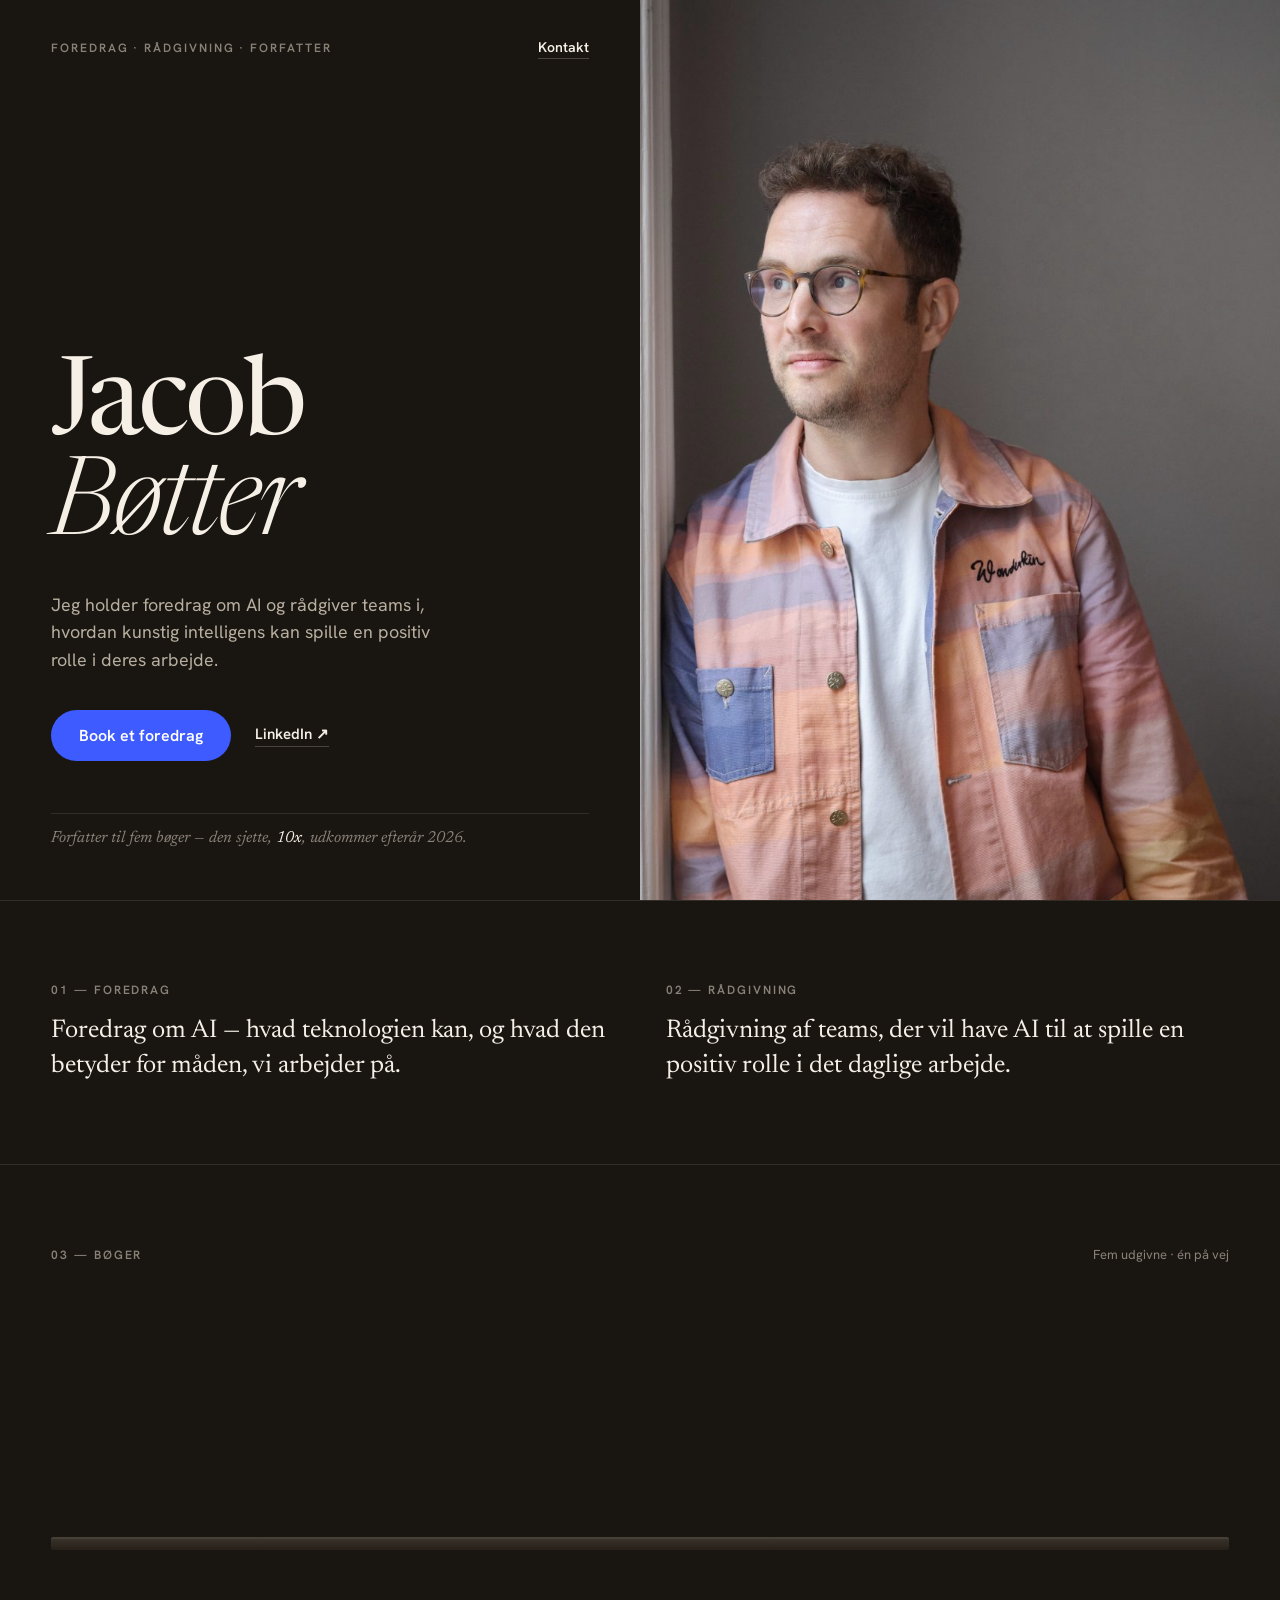
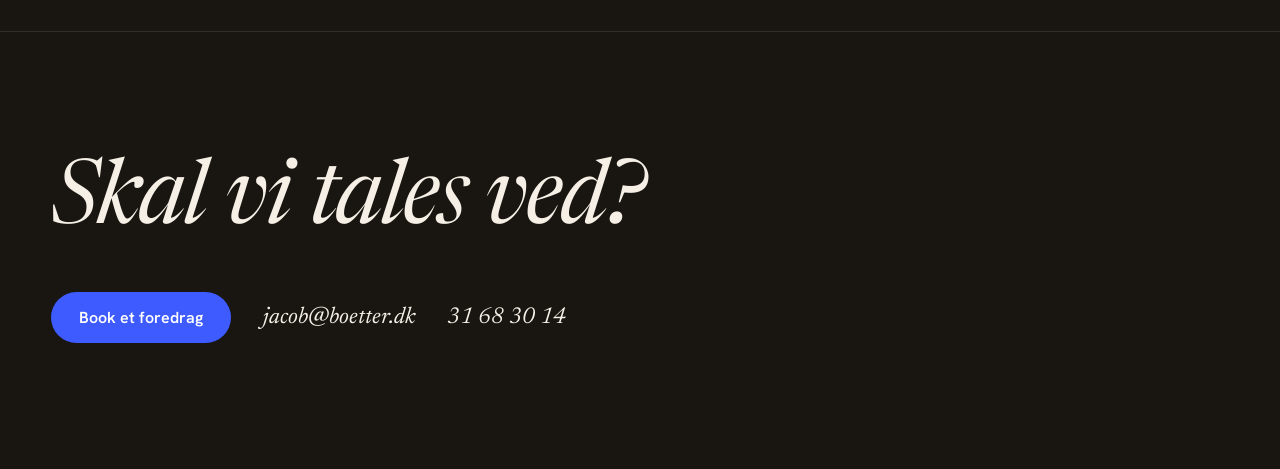
==== index.html @ fb531235 "Byg produktionssite fra designoplægget Statisk one-pager (HTML/CSS, ingen build-proces) der genskabe" ====
<!DOCTYPE html>
<html lang="da">
<head>
<meta charset="utf-8">
<meta name="viewport" content="width=device-width, initial-scale=1">
<title>Jacob Bøtter — foredrag og rådgivning om AI</title>
<meta name="description" content="Jacob Bøtter holder foredrag om AI og rådgiver teams i, hvordan kunstig intelligens kan spille en positiv rolle i deres arbejde. Forfatter til fem bøger — den sjette, 10x, udkommer efterår 2026.">
<link rel="canonical" href="https://boetter.dk/">
<meta name="theme-color" content="#191612">
<link rel="icon" href="favicon.svg" type="image/svg+xml">
<link rel="apple-touch-icon" href="apple-touch-icon.png">
<meta property="og:type" content="website">
<meta property="og:site_name" content="Jacob Bøtter">
<meta property="og:title" content="Jacob Bøtter — foredrag og rådgivning om AI">
<meta property="og:description" content="Foredrag om AI og rådgivning af teams, der vil have kunstig intelligens til at spille en positiv rolle i deres arbejde.">
<meta property="og:url" content="https://boetter.dk/">
<meta property="og:image" content="https://boetter.dk/assets/og-image.jpg">
<meta property="og:image:width" content="1200">
<meta property="og:image:height" content="630">
<meta property="og:locale" content="da_DK">
<meta name="twitter:card" content="summary_large_image">
<link rel="preload" href="assets/fonts/newsreader.woff2" as="font" type="font/woff2" crossorigin>
<link rel="preload" href="assets/fonts/newsreader-italic.woff2" as="font" type="font/woff2" crossorigin>
<link rel="preload" href="assets/fonts/hanken-grotesk.woff2" as="font" type="font/woff2" crossorigin>
<link rel="stylesheet" href="styles.css">
<script type="application/ld+json">
{
  "@context": "https://schema.org",
  "@type": "Person",
  "name": "Jacob Bøtter",
  "url": "https://boetter.dk/",
  "image": "https://boetter.dk/assets/jacob-vindue.jpg",
  "jobTitle": "Foredragsholder og rådgiver om AI",
  "email": "mailto:jacob@boetter.dk",
  "telephone": "+4531683014",
  "sameAs": [
    "https://www.linkedin.com/in/boetter/",
    "https://highperformance.dk/foredragsholdere/jacob-boetter/"
  ]
}
</script>
</head>
<body>
<main>
  <section class="hero" aria-label="Introduktion">
    <div class="hero-content">
      <div class="topbar">
        <span class="eyebrow">Foredrag · Rådgivning · Forfatter</span>
        <a class="link-underline topbar-link" href="#kontakt">Kontakt</a>
      </div>
      <h1 class="hero-title">Jacob<br><em>Bøtter</em></h1>
      <p class="lede">Jeg holder foredrag om AI og rådgiver teams i, hvordan kunstig intelligens kan spille en positiv rolle i deres arbejde.</p>
      <div class="cta-row">
        <a class="btn" href="https://highperformance.dk/foredragsholdere/jacob-boetter/" target="_blank" rel="noopener">Book et foredrag</a>
        <a class="link-underline" href="https://www.linkedin.com/in/boetter/" target="_blank" rel="noopener">LinkedIn <span aria-hidden="true">↗</span></a>
      </div>
      <p class="hero-note">Forfatter til fem bøger — den sjette, <span class="hero-note-highlight">10x</span>, udkommer efterår 2026.</p>
    </div>
    <img class="hero-photo" src="assets/jacob-vindue.jpg" alt="Jacob Bøtter ved et vindue" width="1600" height="1200" fetchpriority="high">
  </section>

  <section class="section" aria-label="Foredrag og rådgivning">
    <div class="container services">
      <div class="service">
        <div class="eyebrow">01 — Foredrag</div>
        <p class="statement">Foredrag om AI — hvad teknologien kan, og hvad den betyder for måden, vi arbejder på.</p>
      </div>
      <div class="service">
        <div class="eyebrow">02 — Rådgivning</div>
        <p class="statement">Rådgivning af teams, der vil have AI til at spille en positiv rolle i det daglige arbejde.</p>
      </div>
    </div>
  </section>

  <section class="section" aria-label="Bøger">
    <div class="container">
      <div class="section-head">
        <div class="eyebrow">03 — Bøger</div>
        <div class="section-note">Fem udgivne · én på vej</div>
      </div>
      <div class="bookcase">
        <div class="book-row">
          <div class="book" style="--tilt: -10deg">
            <div class="book-floor-shadow" aria-hidden="true"></div>
            <div class="book-pages" aria-hidden="true"></div>
            <img src="assets/bog-nq.jpg" alt="Bogomslag: NQ" width="513" height="600" loading="lazy" decoding="async">
          </div>
          <div class="book" style="--tilt: 7deg">
            <div class="book-floor-shadow" aria-hidden="true"></div>
            <div class="book-pages" aria-hidden="true"></div>
            <img src="assets/bog-unboss.jpg" alt="Bogomslag: Unboss" width="416" height="600" loading="lazy" decoding="async">
          </div>
          <div class="book book--leaning">
            <div class="book-floor-shadow" aria-hidden="true"></div>
            <div class="book-pages" aria-hidden="true"></div>
            <img src="assets/bog-fuckitshipit.jpg" alt="Bogomslag: Fuck It, Ship It" width="398" height="600" loading="lazy" decoding="async">
          </div>
          <div class="book" style="--tilt: -6deg">
            <div class="book-floor-shadow" aria-hidden="true"></div>
            <div class="book-pages" aria-hidden="true"></div>
            <img src="assets/bog-udefra.jpg" alt="Bogomslag: Udefra" width="367" height="600" loading="lazy" decoding="async">
          </div>
          <div class="book" style="--tilt: 9deg">
            <div class="book-floor-shadow" aria-hidden="true"></div>
            <div class="book-pages" aria-hidden="true"></div>
            <img src="assets/bog-nocode.jpg" alt="Bogomslag: No-Code" width="423" height="600" loading="lazy" decoding="async">
          </div>
          <div class="book" style="--tilt: -8deg">
            <div class="book-floor-shadow" aria-hidden="true"></div>
            <div class="cover-upcoming">
              <div class="cover-upcoming-title">10x</div>
              <div class="cover-upcoming-tag">Kommende · Efterår 2026</div>
            </div>
          </div>
        </div>
        <div class="shelf" aria-hidden="true"></div>
      </div>
    </div>
  </section>
</main>

<footer id="kontakt" class="section">
  <div class="container contact">
    <h2 class="contact-title">Skal vi tales ved?</h2>
    <div class="contact-row">
      <a class="btn" href="https://highperformance.dk/foredragsholdere/jacob-boetter/" target="_blank" rel="noopener">Book et foredrag</a>
      <a class="contact-link" href="mailto:jacob@boetter.dk?subject=Foredrag%20om%20AI">jacob@boetter.dk</a>
      <a class="contact-link" href="tel:+4531683014">31 68 30 14</a>
    </div>
  </div>
</footer>
</body>
</html>
---- styles.css ----
/* Jacob Bøtter — boetter.dk
   Mørk, redaktionel one-pager. Design: "Landingpage 1a Mørk". */

@font-face {
  font-family: 'Newsreader';
  font-style: normal;
  font-weight: 300 600;
  font-display: swap;
  src: url('assets/fonts/newsreader.woff2') format('woff2');
  unicode-range: U+0000-00FF, U+0131, U+0152-0153, U+02BB-02BC, U+02C6, U+02DA, U+02DC, U+0304, U+0308, U+0329, U+2000-206F, U+20AC, U+2122, U+2191, U+2193, U+2212, U+2215, U+FEFF, U+FFFD;
}
@font-face {
  font-family: 'Newsreader';
  font-style: italic;
  font-weight: 300 600;
  font-display: swap;
  src: url('assets/fonts/newsreader-italic.woff2') format('woff2');
  unicode-range: U+0000-00FF, U+0131, U+0152-0153, U+02BB-02BC, U+02C6, U+02DA, U+02DC, U+0304, U+0308, U+0329, U+2000-206F, U+20AC, U+2122, U+2191, U+2193, U+2212, U+2215, U+FEFF, U+FFFD;
}
@font-face {
  font-family: 'Hanken Grotesk';
  font-style: normal;
  font-weight: 400 600;
  font-display: swap;
  src: url('assets/fonts/hanken-grotesk.woff2') format('woff2');
  unicode-range: U+0000-00FF, U+0131, U+0152-0153, U+02BB-02BC, U+02C6, U+02DA, U+02DC, U+0304, U+0308, U+0329, U+2000-206F, U+20AC, U+2122, U+2191, U+2193, U+2212, U+2215, U+FEFF, U+FFFD;
}

html { scroll-behavior: smooth; }

html, body {
  margin: 0;
  padding: 0;
  background: #191612;
  color: #F5EFE6;
}

body {
  font-family: 'Hanken Grotesk', sans-serif;
  -webkit-font-smoothing: antialiased;
  overflow-x: hidden;
}

a { color: #F5EFE6; text-decoration: none; }
a:hover { color: #F9C99B; }

:focus-visible {
  outline: 2px solid #3D5BFF;
  outline-offset: 3px;
  border-radius: 2px;
}

::selection { background: #3D5BFF; color: #FFFFFF; }

/* ---------- Genbrug ---------- */

.container {
  max-width: 1360px;
  margin: 0 auto;
  padding: clamp(48px, 9vh, 96px) clamp(24px, 4vw, 64px);
}

.section { border-top: 1px solid #322D26; }

.eyebrow {
  font-size: 12px;
  letter-spacing: 0.16em;
  text-transform: uppercase;
  color: #8A8177;
  font-weight: 600;
}

.link-underline {
  font-weight: 600;
  border-bottom: 1px solid #4A443B;
  padding-bottom: 2px;
}

.btn {
  background: #3D5BFF;
  color: #FFFFFF;
  padding: 15px 28px;
  border-radius: 999px;
  font-size: 16px;
  font-weight: 600;
  display: inline-block;
  transition: transform 0.3s ease;
}
.btn:hover {
  transform: translateY(-2px);
  color: #FFFFFF;
}

/* ---------- Hero ---------- */

.hero {
  display: grid;
  grid-template-columns: repeat(auto-fit, minmax(min(480px, 100%), 1fr));
  min-height: 100vh;
}

.hero-content {
  display: flex;
  flex-direction: column;
  padding: clamp(24px, 3vw, 44px) clamp(24px, 4vw, 64px) clamp(40px, 6vh, 64px);
}

.topbar {
  display: flex;
  justify-content: space-between;
  align-items: baseline;
  gap: 24px;
}

.topbar-link { font-size: 14px; }

.hero-title {
  margin: auto 0 0;
  font-family: 'Newsreader', serif;
  font-weight: 400;
  font-size: clamp(64px, 8.5vw, 132px);
  line-height: 0.92;
  letter-spacing: -0.03em;
}
.hero-title em {
  font-style: italic;
  font-weight: 300;
}

.lede {
  margin: clamp(24px, 3.5vh, 32px) 0 0;
  font-size: clamp(17px, 1.4vw, 20px);
  line-height: 1.55;
  color: #B8AE9F;
  max-width: 40ch;
  text-wrap: pretty;
}

.cta-row {
  margin-top: clamp(28px, 4vh, 36px);
  display: flex;
  flex-wrap: wrap;
  align-items: center;
  gap: 24px;
}
.cta-row .link-underline { font-size: 15px; }

.hero-note {
  margin: clamp(36px, 6vh, 52px) 0 0;
  border-top: 1px solid #322D26;
  padding-top: 16px;
  font-family: 'Newsreader', serif;
  font-style: italic;
  font-size: 16px;
  color: #8A8177;
}
.hero-note-highlight { color: #F5EFE6; }

.hero-photo {
  width: 100%;
  height: 100%;
  min-height: 420px;
  object-fit: cover;
  object-position: 62% 20%;
  filter: saturate(0.85);
}

/* ---------- Foredrag & Rådgivning ---------- */

.services {
  display: grid;
  grid-template-columns: repeat(auto-fit, minmax(min(320px, 100%), 1fr));
  gap: clamp(32px, 4vw, 64px);
  align-items: start;
}

.service {
  display: flex;
  flex-direction: column;
  gap: 16px;
}

.statement {
  margin: 0;
  font-family: 'Newsreader', serif;
  font-size: clamp(22px, 2vw, 28px);
  line-height: 1.35;
  color: #F5EFE6;
  text-wrap: pretty;
}

/* ---------- Bøger ---------- */

.section-head {
  display: flex;
  flex-wrap: wrap;
  justify-content: space-between;
  align-items: baseline;
  gap: 12px;
}

.section-note { font-size: 13px; color: #8A8177; }

.bookcase {
  margin-top: clamp(40px, 6vh, 64px);
  perspective: 1400px;
}

.book-row {
  display: flex;
  flex-wrap: wrap;
  align-items: flex-end;
  justify-content: center;
  gap: clamp(12px, 1.8vw, 24px);
  padding: 0 clamp(8px, 2vw, 24px) 2px;
}

.book {
  position: relative;
  transform: rotateY(var(--tilt, 0deg));
  transform-style: preserve-3d;
  transition: transform 0.4s ease;
}
.book:hover { transform: rotateY(0deg) translateY(-12px); }

.book img {
  display: block;
  height: clamp(150px, 17vw, 230px);
  width: auto;
  border-radius: 1px 3px 3px 1px;
  box-shadow: -16px 20px 36px -16px rgba(0, 0, 0, 0.75);
}

.book-pages {
  position: absolute;
  top: 1.5%;
  bottom: 1%;
  right: -6px;
  width: 6px;
  background: linear-gradient(90deg, #EFE9DC 0%, #CFC6B4 55%, #9B917E 100%);
}

.book-floor-shadow {
  position: absolute;
  left: 8%;
  right: -3%;
  bottom: -9px;
  height: 14px;
  background: radial-gradient(ellipse at 50% 50%, rgba(0, 0, 0, 0.6) 0%, rgba(0, 0, 0, 0) 70%);
}

.book--leaning {
  transform: rotate(-8deg) rotateY(5deg);
  transform-origin: 100% 100%;
  margin-left: clamp(6px, 1vw, 14px);
  margin-right: clamp(-6px, -0.5vw, -2px);
}
.book--leaning:hover { transform: rotate(-8deg) rotateY(0deg) translateY(-10px); }

.cover-upcoming {
  height: clamp(150px, 17vw, 230px);
  aspect-ratio: 23 / 30;
  box-sizing: border-box;
  background: linear-gradient(155deg, #4A66FF 0%, #2E45C9 100%);
  border-radius: 1px 3px 3px 1px;
  display: flex;
  flex-direction: column;
  align-items: center;
  justify-content: center;
  gap: 12px;
  padding: 12px;
  box-shadow: -16px 20px 36px -16px rgba(0, 0, 0, 0.75);
}

.cover-upcoming-title {
  font-family: 'Newsreader', serif;
  font-style: italic;
  font-weight: 400;
  font-size: clamp(38px, 4.5vw, 54px);
  line-height: 1;
  color: #FFFFFF;
}

.cover-upcoming-tag {
  font-size: 10.5px;
  letter-spacing: 0.12em;
  text-transform: uppercase;
  color: rgba(255, 255, 255, 0.78);
  font-weight: 600;
  text-align: center;
}

.shelf {
  height: 13px;
  background: linear-gradient(180deg, #3B352C 0%, #262019 100%);
  border-radius: 2px;
  box-shadow: 0 24px 38px -14px rgba(0, 0, 0, 0.8), 0 2px 0 rgba(245, 239, 230, 0.06) inset;
}

/* ---------- Kontakt ---------- */

.contact { padding-top: clamp(72px, 14vh, 150px); padding-bottom: clamp(72px, 14vh, 150px); }

.contact-title {
  margin: 0 0 clamp(28px, 5vh, 48px);
  font-family: 'Newsreader', serif;
  font-weight: 400;
  font-style: italic;
  font-size: clamp(44px, 7vw, 104px);
  line-height: 1;
  letter-spacing: -0.02em;
}

.contact-row {
  display: flex;
  flex-wrap: wrap;
  align-items: center;
  gap: clamp(18px, 2.5vw, 36px);
}

.contact-link {
  font-family: 'Newsreader', serif;
  font-style: italic;
  font-size: clamp(20px, 1.8vw, 26px);
}

/* ---------- Reduceret bevægelse ---------- */

@media (prefers-reduced-motion: reduce) {
  html { scroll-behavior: auto; }
  .btn, .book { transition: none; }
  .btn:hover { transform: none; }
  .book:hover { transform: rotateY(var(--tilt, 0deg)); }
  .book--leaning:hover { transform: rotate(-8deg) rotateY(5deg); }
}
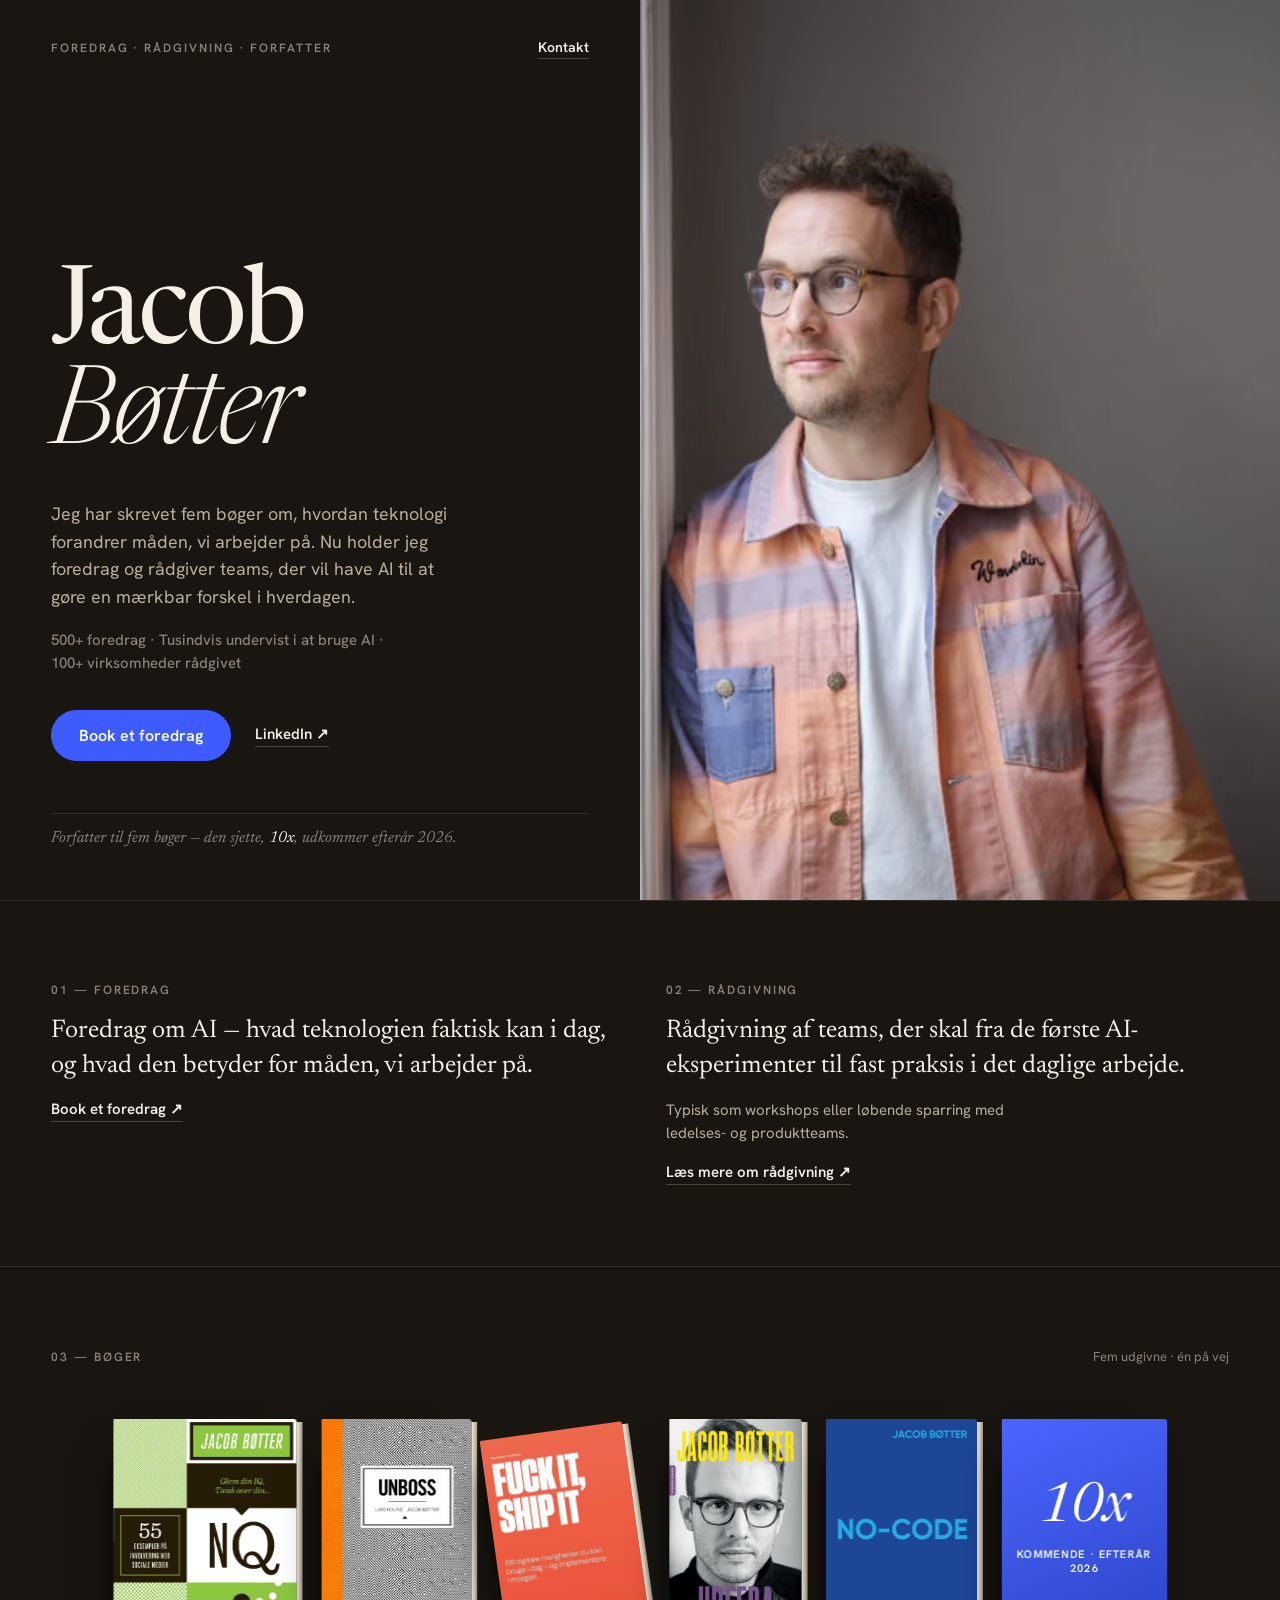
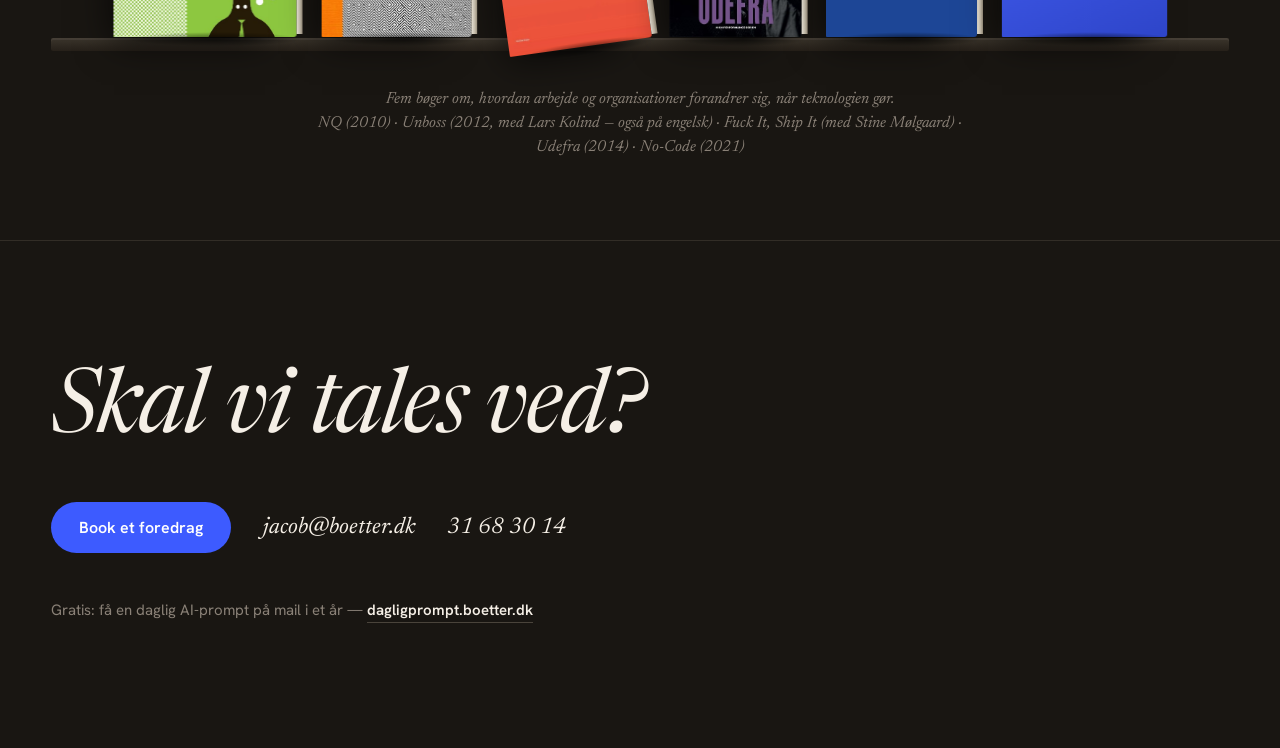
==== commit b5ff78d7: "Gennemfør 13 tiltag fra bureauanalysen Budskab og konvertering: - Ny manchet med belæg og outcome; d" ====
--- a/index.html
+++ b/index.html
@@ -4,7 +4,7 @@
 <meta charset="utf-8">
 <meta name="viewport" content="width=device-width, initial-scale=1">
 <title>Jacob Bøtter — foredrag og rådgivning om AI</title>
-<meta name="description" content="Jacob Bøtter holder foredrag om AI og rådgiver teams i, hvordan kunstig intelligens kan spille en positiv rolle i deres arbejde. Forfatter til fem bøger — den sjette, 10x, udkommer efterår 2026.">
+<meta name="description" content="Jacob Bøtter holder foredrag om AI og rådgiver teams, der vil have kunstig intelligens til at gøre en mærkbar forskel i hverdagen. Forfatter til fem bøger — den sjette, 10x, udkommer efterår 2026.">
 <link rel="canonical" href="https://boetter.dk/">
 <meta name="theme-color" content="#191612">
 <link rel="icon" href="favicon.svg" type="image/svg+xml">
@@ -12,30 +12,107 @@
 <meta property="og:type" content="website">
 <meta property="og:site_name" content="Jacob Bøtter">
 <meta property="og:title" content="Jacob Bøtter — foredrag og rådgivning om AI">
-<meta property="og:description" content="Foredrag om AI og rådgivning af teams, der vil have kunstig intelligens til at spille en positiv rolle i deres arbejde.">
+<meta property="og:description" content="Over 500 foredrag om AI og rådgivning af teams, der vil have kunstig intelligens ind i det daglige arbejde. Forfatter til fem bøger.">
 <meta property="og:url" content="https://boetter.dk/">
 <meta property="og:image" content="https://boetter.dk/assets/og-image.jpg">
 <meta property="og:image:width" content="1200">
 <meta property="og:image:height" content="630">
 <meta property="og:locale" content="da_DK">
 <meta name="twitter:card" content="summary_large_image">
-<link rel="preload" href="assets/fonts/newsreader.woff2" as="font" type="font/woff2" crossorigin>
+<link rel="preload" href="assets/fonts/newsreader-display.woff2" as="font" type="font/woff2" crossorigin>
+<link rel="preload" href="assets/fonts/newsreader-display-italic.woff2" as="font" type="font/woff2" crossorigin>
 <link rel="preload" href="assets/fonts/newsreader-italic.woff2" as="font" type="font/woff2" crossorigin>
 <link rel="preload" href="assets/fonts/hanken-grotesk.woff2" as="font" type="font/woff2" crossorigin>
 <link rel="stylesheet" href="styles.css">
 <script type="application/ld+json">
 {
   "@context": "https://schema.org",
-  "@type": "Person",
-  "name": "Jacob Bøtter",
-  "url": "https://boetter.dk/",
-  "image": "https://boetter.dk/assets/jacob-vindue.jpg",
-  "jobTitle": "Foredragsholder og rådgiver om AI",
-  "email": "mailto:jacob@boetter.dk",
-  "telephone": "+4531683014",
-  "sameAs": [
-    "https://www.linkedin.com/in/boetter/",
-    "https://highperformance.dk/foredragsholdere/jacob-boetter/"
+  "@graph": [
+    {
+      "@type": "Person",
+      "@id": "https://boetter.dk/#person",
+      "name": "Jacob Bøtter",
+      "url": "https://boetter.dk/",
+      "image": "https://boetter.dk/assets/jacob-vindue.jpg",
+      "jobTitle": "Foredragsholder og rådgiver om AI",
+      "email": "mailto:jacob@boetter.dk",
+      "telephone": "+4531683014",
+      "knowsAbout": [
+        "Kunstig intelligens",
+        "AI i arbejdslivet",
+        "Ledelse",
+        "Organisationsudvikling"
+      ],
+      "sameAs": [
+        "https://www.linkedin.com/in/boetter/",
+        "https://highperformance.dk/foredragsholdere/jacob-boetter/"
+      ]
+    },
+    {
+      "@type": "Service",
+      "@id": "https://boetter.dk/#foredrag",
+      "serviceType": "Foredrag om AI",
+      "name": "Foredrag om AI",
+      "provider": { "@id": "https://boetter.dk/#person" },
+      "areaServed": "DK",
+      "availableLanguage": ["da"],
+      "url": "https://boetter.dk/"
+    },
+    {
+      "@type": "Service",
+      "@id": "https://boetter.dk/#raadgivning",
+      "serviceType": "AI-rådgivning til teams",
+      "name": "AI-rådgivning til teams",
+      "provider": { "@id": "https://boetter.dk/#person" },
+      "areaServed": "DK",
+      "availableLanguage": ["da"],
+      "url": "https://boetter.dk/"
+    },
+    {
+      "@type": "Book",
+      "name": "NQ",
+      "author": { "@id": "https://boetter.dk/#person" },
+      "inLanguage": "da",
+      "datePublished": "2010",
+      "image": "https://boetter.dk/assets/bog-nq.jpg"
+    },
+    {
+      "@type": "Book",
+      "name": "Unboss",
+      "author": { "@id": "https://boetter.dk/#person" },
+      "inLanguage": "da",
+      "datePublished": "2012",
+      "isbn": "9788740007053",
+      "url": "https://unboss.com/",
+      "image": "https://boetter.dk/assets/bog-unboss.jpg"
+    },
+    {
+      "@type": "Book",
+      "name": "Fuck It, Ship It",
+      "author": { "@id": "https://boetter.dk/#person" },
+      "inLanguage": "da",
+      "isbn": "9788797083413",
+      "image": "https://boetter.dk/assets/bog-fuckitshipit.jpg"
+    },
+    {
+      "@type": "Book",
+      "name": "Udefra",
+      "author": { "@id": "https://boetter.dk/#person" },
+      "inLanguage": "da",
+      "datePublished": "2014",
+      "url": "http://udefrabog.dk/",
+      "image": "https://boetter.dk/assets/bog-udefra.jpg"
+    },
+    {
+      "@type": "Book",
+      "name": "No-Code",
+      "author": { "@id": "https://boetter.dk/#person" },
+      "inLanguage": "da",
+      "datePublished": "2021",
+      "isbn": "9788797083499",
+      "url": "https://nocodehandbook.com/",
+      "image": "https://boetter.dk/assets/bog-nocode.jpg"
+    }
   ]
 }
 </script>
@@ -49,25 +126,33 @@
         <a class="link-underline topbar-link" href="#kontakt">Kontakt</a>
       </div>
       <h1 class="hero-title">Jacob<br><em>Bøtter</em></h1>
-      <p class="lede">Jeg holder foredrag om AI og rådgiver teams i, hvordan kunstig intelligens kan spille en positiv rolle i deres arbejde.</p>
+      <p class="lede">Jeg har skrevet fem bøger om, hvordan teknologi forandrer måden, vi arbejder på. Nu holder jeg foredrag og rådgiver teams, der vil have AI til at gøre en mærkbar forskel i hverdagen.</p>
+      <p class="hero-merit">500+&nbsp;foredrag · Tusindvis undervist i at bruge AI · 100+&nbsp;virksomheder rådgivet</p>
       <div class="cta-row">
-        <a class="btn" href="https://highperformance.dk/foredragsholdere/jacob-boetter/" target="_blank" rel="noopener">Book et foredrag</a>
-        <a class="link-underline" href="https://www.linkedin.com/in/boetter/" target="_blank" rel="noopener">LinkedIn <span aria-hidden="true">↗</span></a>
+        <a class="btn" href="https://highperformance.dk/foredragsholdere/jacob-boetter/" target="_blank" rel="noopener">Book et foredrag<span class="visually-hidden"> (åbner i nyt faneblad)</span></a>
+        <a class="link-underline" href="https://www.linkedin.com/in/boetter/" target="_blank" rel="noopener">LinkedIn <span aria-hidden="true">↗</span><span class="visually-hidden"> (åbner i nyt faneblad)</span></a>
       </div>
       <p class="hero-note">Forfatter til fem bøger — den sjette, <span class="hero-note-highlight">10x</span>, udkommer efterår 2026.</p>
     </div>
-    <img class="hero-photo" src="assets/jacob-vindue.jpg" alt="Jacob Bøtter ved et vindue" width="1600" height="1200" fetchpriority="high">
+    <picture class="hero-photo">
+      <source type="image/avif" srcset="assets/jacob-vindue-800.avif 800w, assets/jacob-vindue-1200.avif 1200w, assets/jacob-vindue-1600.avif 1600w" sizes="(min-width: 960px) 50vw, 100vw">
+      <source type="image/webp" srcset="assets/jacob-vindue-800.webp 800w, assets/jacob-vindue-1200.webp 1200w, assets/jacob-vindue-1600.webp 1600w" sizes="(min-width: 960px) 50vw, 100vw">
+      <img src="assets/jacob-vindue.jpg" alt="Jacob Bøtter ved et vindue" width="1600" height="1200" fetchpriority="high">
+    </picture>
   </section>
 
   <section class="section" aria-label="Foredrag og rådgivning">
     <div class="container services">
       <div class="service">
-        <div class="eyebrow">01 — Foredrag</div>
-        <p class="statement">Foredrag om AI — hvad teknologien kan, og hvad den betyder for måden, vi arbejder på.</p>
+        <p class="eyebrow">01 — Foredrag</p>
+        <h2 class="statement">Foredrag om AI — hvad teknologien faktisk kan i dag, og hvad den betyder for måden, vi arbejder på.</h2>
+        <a class="link-underline" href="https://highperformance.dk/foredragsholdere/jacob-boetter/" target="_blank" rel="noopener">Book et foredrag <span aria-hidden="true">↗</span><span class="visually-hidden"> (åbner i nyt faneblad)</span></a>
       </div>
       <div class="service">
-        <div class="eyebrow">02 — Rådgivning</div>
-        <p class="statement">Rådgivning af teams, der vil have AI til at spille en positiv rolle i det daglige arbejde.</p>
+        <p class="eyebrow">02 — Rådgivning</p>
+        <h2 class="statement">Rådgivning af teams, der skal fra de første AI-eksperimenter til fast praksis i det daglige arbejde.</h2>
+        <p class="service-detail">Typisk som workshops eller løbende sparring med ledelses- og produktteams.</p>
+        <a class="link-underline" href="https://heutedenkenmorgenfertig.com/" target="_blank" rel="noopener">Læs mere om rådgivning <span aria-hidden="true">↗</span><span class="visually-hidden"> (åbner i nyt faneblad)</span></a>
       </div>
     </div>
   </section>
@@ -75,36 +160,56 @@
   <section class="section" aria-label="Bøger">
     <div class="container">
       <div class="section-head">
-        <div class="eyebrow">03 — Bøger</div>
-        <div class="section-note">Fem udgivne · én på vej</div>
+        <h2 class="eyebrow">03 — Bøger</h2>
+        <p class="section-note">Fem udgivne · én på vej</p>
       </div>
       <div class="bookcase">
         <div class="book-row">
           <div class="book" style="--tilt: -10deg">
             <div class="book-floor-shadow" aria-hidden="true"></div>
             <div class="book-pages" aria-hidden="true"></div>
-            <img src="assets/bog-nq.jpg" alt="Bogomslag: NQ" width="513" height="600" loading="lazy" decoding="async">
+            <picture>
+              <source type="image/avif" srcset="assets/bog-nq.avif">
+              <source type="image/webp" srcset="assets/bog-nq.webp">
+              <img src="assets/bog-nq.jpg" alt="Bogomslag: NQ" width="513" height="600" loading="lazy" decoding="async">
+            </picture>
           </div>
-          <div class="book" style="--tilt: 7deg">
-            <div class="book-floor-shadow" aria-hidden="true"></div>
-            <div class="book-pages" aria-hidden="true"></div>
-            <img src="assets/bog-unboss.jpg" alt="Bogomslag: Unboss" width="416" height="600" loading="lazy" decoding="async">
+          <a class="book" style="--tilt: 7deg" href="https://unboss.com/" target="_blank" rel="noopener" aria-label="Unboss — læs mere om bogen (åbner i nyt faneblad)">
+            <div class="book-floor-shadow" aria-hidden="true"></div>
+            <div class="book-pages" aria-hidden="true"></div>
+            <picture>
+              <source type="image/avif" srcset="assets/bog-unboss.avif">
+              <source type="image/webp" srcset="assets/bog-unboss.webp">
+              <img src="assets/bog-unboss.jpg" alt="Bogomslag: Unboss" width="416" height="600" loading="lazy" decoding="async">
+            </picture>
+          </a>
+          <div class="book book--leaning">
+            <div class="book-floor-shadow" aria-hidden="true"></div>
+            <div class="book-pages" aria-hidden="true"></div>
+            <picture>
+              <source type="image/avif" srcset="assets/bog-fuckitshipit.avif">
+              <source type="image/webp" srcset="assets/bog-fuckitshipit.webp">
+              <img src="assets/bog-fuckitshipit.jpg" alt="Bogomslag: Fuck It, Ship It" width="398" height="600" loading="lazy" decoding="async">
+            </picture>
           </div>
-          <div class="book book--leaning">
-            <div class="book-floor-shadow" aria-hidden="true"></div>
-            <div class="book-pages" aria-hidden="true"></div>
-            <img src="assets/bog-fuckitshipit.jpg" alt="Bogomslag: Fuck It, Ship It" width="398" height="600" loading="lazy" decoding="async">
-          </div>
-          <div class="book" style="--tilt: -6deg">
-            <div class="book-floor-shadow" aria-hidden="true"></div>
-            <div class="book-pages" aria-hidden="true"></div>
-            <img src="assets/bog-udefra.jpg" alt="Bogomslag: Udefra" width="367" height="600" loading="lazy" decoding="async">
-          </div>
-          <div class="book" style="--tilt: 9deg">
-            <div class="book-floor-shadow" aria-hidden="true"></div>
-            <div class="book-pages" aria-hidden="true"></div>
-            <img src="assets/bog-nocode.jpg" alt="Bogomslag: No-Code" width="423" height="600" loading="lazy" decoding="async">
-          </div>
+          <a class="book" style="--tilt: -6deg" href="http://udefrabog.dk/" target="_blank" rel="noopener" aria-label="Udefra — læs mere om bogen (åbner i nyt faneblad)">
+            <div class="book-floor-shadow" aria-hidden="true"></div>
+            <div class="book-pages" aria-hidden="true"></div>
+            <picture>
+              <source type="image/avif" srcset="assets/bog-udefra.avif">
+              <source type="image/webp" srcset="assets/bog-udefra.webp">
+              <img src="assets/bog-udefra.jpg" alt="Bogomslag: Udefra" width="367" height="600" loading="lazy" decoding="async">
+            </picture>
+          </a>
+          <a class="book" style="--tilt: 9deg" href="https://nocodehandbook.com/" target="_blank" rel="noopener" aria-label="No-Code — læs mere om bogen (åbner i nyt faneblad)">
+            <div class="book-floor-shadow" aria-hidden="true"></div>
+            <div class="book-pages" aria-hidden="true"></div>
+            <picture>
+              <source type="image/avif" srcset="assets/bog-nocode.avif">
+              <source type="image/webp" srcset="assets/bog-nocode.webp">
+              <img src="assets/bog-nocode.jpg" alt="Bogomslag: No-Code" width="423" height="600" loading="lazy" decoding="async">
+            </picture>
+          </a>
           <div class="book" style="--tilt: -8deg">
             <div class="book-floor-shadow" aria-hidden="true"></div>
             <div class="cover-upcoming">
@@ -114,6 +219,10 @@
           </div>
         </div>
         <div class="shelf" aria-hidden="true"></div>
+        <div class="books-caption">
+          <p>Fem bøger om, hvordan arbejde og organisationer forandrer sig, når teknologien gør.</p>
+          <p class="books-titles">NQ (2010) · Unboss (2012, med Lars Kolind — også på engelsk) · Fuck It, Ship It (med Stine Mølgaard) · Udefra (2014) · No-Code (2021)</p>
+        </div>
       </div>
     </div>
   </section>
@@ -123,10 +232,11 @@
   <div class="container contact">
     <h2 class="contact-title">Skal vi tales ved?</h2>
     <div class="contact-row">
-      <a class="btn" href="https://highperformance.dk/foredragsholdere/jacob-boetter/" target="_blank" rel="noopener">Book et foredrag</a>
-      <a class="contact-link" href="mailto:jacob@boetter.dk?subject=Foredrag%20om%20AI">jacob@boetter.dk</a>
+      <a class="btn" href="https://highperformance.dk/foredragsholdere/jacob-boetter/" target="_blank" rel="noopener">Book et foredrag<span class="visually-hidden"> (åbner i nyt faneblad)</span></a>
+      <a class="contact-link" href="mailto:jacob@boetter.dk?subject=Henvendelse%20via%20boetter.dk">jacob@boetter.dk</a>
       <a class="contact-link" href="tel:+4531683014">31 68 30 14</a>
     </div>
+    <p class="contact-extra">Gratis: få en daglig AI-prompt på mail i et år — <a class="link-underline" href="https://dagligprompt.boetter.dk/" target="_blank" rel="noopener">dagligprompt.boetter.dk<span class="visually-hidden"> (åbner i nyt faneblad)</span></a></p>
   </div>
 </footer>
 </body>
--- a/styles.css
+++ b/styles.css
@@ -1,6 +1,24 @@
 /* Jacob Bøtter — boetter.dk
    Mørk, redaktionel one-pager. Design: "Landingpage 1a Mørk". */
 
+/* Newsreader er delt i to snit, se tools/build-fonts.sh:
+   'Newsreader Display' (optisk størrelse 72) bruges kun til de store overskrifter
+   og indeholder kun deres tegn; 'Newsreader' (optisk størrelse 22) bruges til alt
+   andet. Display-snittet falder tilbage på tekst-snittet, hvis et tegn mangler. */
+@font-face {
+  font-family: 'Newsreader Display';
+  font-style: normal;
+  font-weight: 300 600;
+  font-display: swap;
+  src: url('assets/fonts/newsreader-display.woff2') format('woff2');
+}
+@font-face {
+  font-family: 'Newsreader Display';
+  font-style: italic;
+  font-weight: 300 600;
+  font-display: swap;
+  src: url('assets/fonts/newsreader-display-italic.woff2') format('woff2');
+}
 @font-face {
   font-family: 'Newsreader';
   font-style: normal;
@@ -52,6 +70,18 @@
 
 ::selection { background: #3D5BFF; color: #FFFFFF; }
 
+.visually-hidden {
+  position: absolute;
+  width: 1px;
+  height: 1px;
+  padding: 0;
+  margin: -1px;
+  overflow: hidden;
+  clip-path: inset(50%);
+  white-space: nowrap;
+  border: 0;
+}
+
 /* ---------- Genbrug ---------- */
 
 .container {
@@ -63,6 +93,7 @@
 .section { border-top: 1px solid #322D26; }
 
 .eyebrow {
+  margin: 0;
   font-size: 12px;
   letter-spacing: 0.16em;
   text-transform: uppercase;
@@ -97,6 +128,7 @@
   display: grid;
   grid-template-columns: repeat(auto-fit, minmax(min(480px, 100%), 1fr));
   min-height: 100vh;
+  min-height: 100svh; /* iOS Safari: 100vh regner adresselinjen med og skubber CTA'en under folden */
 }
 
 .hero-content {
@@ -116,7 +148,7 @@
 
 .hero-title {
   margin: auto 0 0;
-  font-family: 'Newsreader', serif;
+  font-family: 'Newsreader Display', 'Newsreader', serif;
   font-weight: 400;
   font-size: clamp(64px, 8.5vw, 132px);
   line-height: 0.92;
@@ -136,6 +168,15 @@
   text-wrap: pretty;
 }
 
+.hero-merit {
+  margin: clamp(14px, 2vh, 20px) 0 0;
+  font-size: 15px;
+  line-height: 1.5;
+  font-weight: 500;
+  color: #8A8177;
+  max-width: 46ch;
+}
+
 .cta-row {
   margin-top: clamp(28px, 4vh, 36px);
   display: flex;
@@ -157,6 +198,14 @@
 .hero-note-highlight { color: #F5EFE6; }
 
 .hero-photo {
+  display: block;
+  width: 100%;
+  height: 100%;
+  min-height: 420px;
+}
+
+.hero-photo img {
+  display: block;
   width: 100%;
   height: 100%;
   min-height: 420px;
@@ -183,12 +232,26 @@
 .statement {
   margin: 0;
   font-family: 'Newsreader', serif;
+  font-weight: 400; /* nulstiller <h2>-fedmen — teksten er en overskrift, men skal læses som brødtekst */
   font-size: clamp(22px, 2vw, 28px);
   line-height: 1.35;
   color: #F5EFE6;
   text-wrap: pretty;
 }
 
+.service-detail {
+  margin: 0;
+  font-size: 15px;
+  line-height: 1.55;
+  color: #B8AE9F;
+  max-width: 44ch;
+}
+
+.service .link-underline {
+  align-self: start;
+  font-size: 15px;
+}
+
 /* ---------- Bøger ---------- */
 
 .section-head {
@@ -199,7 +262,7 @@
   gap: 12px;
 }
 
-.section-note { font-size: 13px; color: #8A8177; }
+.section-note { margin: 0; font-size: 13px; color: #8A8177; }
 
 .bookcase {
   margin-top: clamp(40px, 6vh, 64px);
@@ -216,12 +279,15 @@
 }
 
 .book {
+  display: block;
   position: relative;
   transform: rotateY(var(--tilt, 0deg));
   transform-style: preserve-3d;
   transition: transform 0.4s ease;
 }
 .book:hover { transform: rotateY(0deg) translateY(-12px); }
+
+.book picture { display: block; }
 
 .book img {
   display: block;
@@ -273,7 +339,7 @@
 }
 
 .cover-upcoming-title {
-  font-family: 'Newsreader', serif;
+  font-family: 'Newsreader Display', 'Newsreader', serif;
   font-style: italic;
   font-weight: 400;
   font-size: clamp(38px, 4.5vw, 54px);
@@ -282,10 +348,10 @@
 }
 
 .cover-upcoming-tag {
-  font-size: 10.5px;
+  font-size: 11px;
   letter-spacing: 0.12em;
   text-transform: uppercase;
-  color: rgba(255, 255, 255, 0.78);
+  color: #FFFFFF; /* solid hvid: mindst 4,5:1 mod hele gradienten (WCAG AA) */
   font-weight: 600;
   text-align: center;
 }
@@ -297,13 +363,36 @@
   box-shadow: 0 24px 38px -14px rgba(0, 0, 0, 0.8), 0 2px 0 rgba(245, 239, 230, 0.06) inset;
 }
 
+.books-caption {
+  margin: clamp(28px, 4vh, 40px) auto 0;
+  max-width: 76ch;
+  text-align: center;
+}
+
+.books-caption p {
+  margin: 0;
+  font-family: 'Newsreader', serif;
+  font-style: italic;
+  font-size: 16px;
+  line-height: 1.5;
+  color: #8A8177;
+  text-wrap: pretty;
+}
+
+.books-titles {
+  margin: 10px 0 0;
+  font-size: 13px;
+  line-height: 1.7;
+  color: #8A8177;
+}
+
 /* ---------- Kontakt ---------- */
 
 .contact { padding-top: clamp(72px, 14vh, 150px); padding-bottom: clamp(72px, 14vh, 150px); }
 
 .contact-title {
   margin: 0 0 clamp(28px, 5vh, 48px);
-  font-family: 'Newsreader', serif;
+  font-family: 'Newsreader Display', 'Newsreader', serif;
   font-weight: 400;
   font-style: italic;
   font-size: clamp(44px, 7vw, 104px);
@@ -323,6 +412,15 @@
   font-style: italic;
   font-size: clamp(20px, 1.8vw, 26px);
 }
+
+.contact-extra {
+  margin: clamp(32px, 5vh, 52px) 0 0;
+  font-size: 15px;
+  line-height: 1.6;
+  color: #8A8177;
+}
+
+.contact-extra .link-underline { font-size: 15px; }
 
 /* ---------- Reduceret bevægelse ---------- */
 
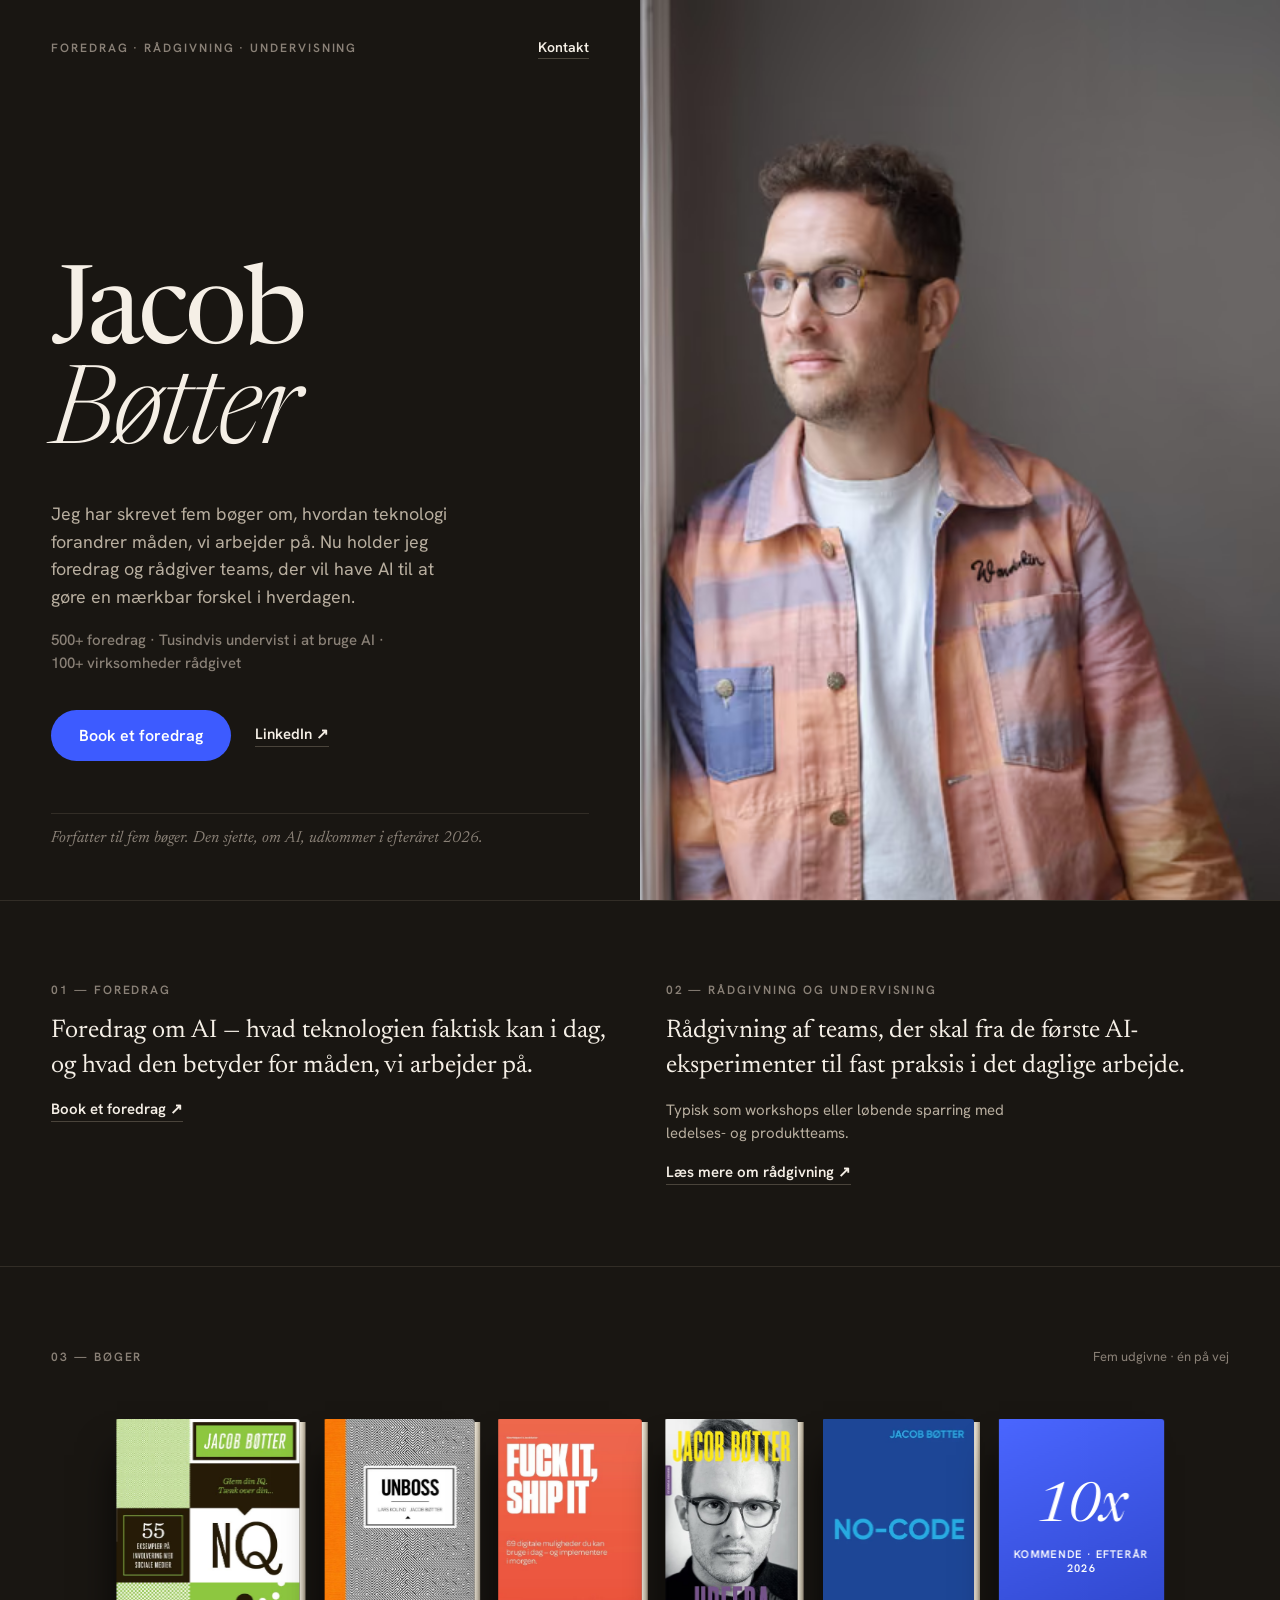
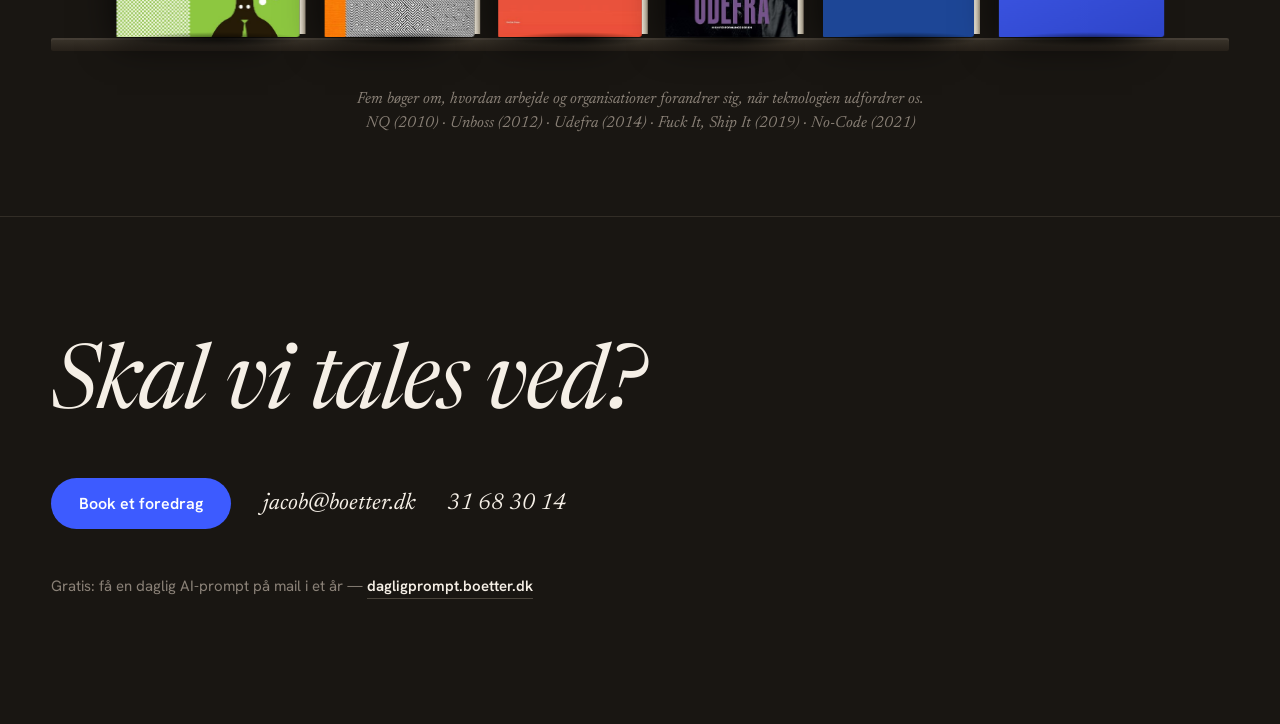
==== commit e27bb322: "Ret tekster og giv bøgerne hver sin hover-bevægelse Tekst: - Eyebrow hedder nu Foredrag, Rådgivning," ====
--- a/index.html
+++ b/index.html
@@ -4,7 +4,7 @@
 <meta charset="utf-8">
 <meta name="viewport" content="width=device-width, initial-scale=1">
 <title>Jacob Bøtter — foredrag og rådgivning om AI</title>
-<meta name="description" content="Jacob Bøtter holder foredrag om AI og rådgiver teams, der vil have kunstig intelligens til at gøre en mærkbar forskel i hverdagen. Forfatter til fem bøger — den sjette, 10x, udkommer efterår 2026.">
+<meta name="description" content="Jacob Bøtter holder foredrag om AI og rådgiver teams, der vil have kunstig intelligens til at gøre en mærkbar forskel i hverdagen. Forfatter til fem bøger — den sjette, om AI, udkommer i efteråret 2026.">
 <link rel="canonical" href="https://boetter.dk/">
 <meta name="theme-color" content="#191612">
 <link rel="icon" href="favicon.svg" type="image/svg+xml">
@@ -74,6 +74,7 @@
       "author": { "@id": "https://boetter.dk/#person" },
       "inLanguage": "da",
       "datePublished": "2010",
+      "url": "https://bibliotek.dk/materiale/glem-din-iq-taenk-over-din-nq_jacob-boetter/work-of%3A870970-basis%3A29311900",
       "image": "https://boetter.dk/assets/bog-nq.jpg"
     },
     {
@@ -91,7 +92,9 @@
       "name": "Fuck It, Ship It",
       "author": { "@id": "https://boetter.dk/#person" },
       "inLanguage": "da",
+      "datePublished": "2019",
       "isbn": "9788797083413",
+      "url": "https://bibliotek.dk/materiale/fuck-it-ship-it_jacob-boetter/work-of%3A870970-basis%3A54833334",
       "image": "https://boetter.dk/assets/bog-fuckitshipit.jpg"
     },
     {
@@ -122,7 +125,7 @@
   <section class="hero" aria-label="Introduktion">
     <div class="hero-content">
       <div class="topbar">
-        <span class="eyebrow">Foredrag · Rådgivning · Forfatter</span>
+        <span class="eyebrow">Foredrag · Rådgivning · Undervisning</span>
         <a class="link-underline topbar-link" href="#kontakt">Kontakt</a>
       </div>
       <h1 class="hero-title">Jacob<br><em>Bøtter</em></h1>
@@ -132,7 +135,7 @@
         <a class="btn" href="https://highperformance.dk/foredragsholdere/jacob-boetter/" target="_blank" rel="noopener">Book et foredrag<span class="visually-hidden"> (åbner i nyt faneblad)</span></a>
         <a class="link-underline" href="https://www.linkedin.com/in/boetter/" target="_blank" rel="noopener">LinkedIn <span aria-hidden="true">↗</span><span class="visually-hidden"> (åbner i nyt faneblad)</span></a>
       </div>
-      <p class="hero-note">Forfatter til fem bøger — den sjette, <span class="hero-note-highlight">10x</span>, udkommer efterår 2026.</p>
+      <p class="hero-note">Forfatter til fem bøger. Den sjette, om AI, udkommer i efteråret 2026.</p>
     </div>
     <picture class="hero-photo">
       <source type="image/avif" srcset="assets/jacob-vindue-800.avif 800w, assets/jacob-vindue-1200.avif 1200w, assets/jacob-vindue-1600.avif 1600w" sizes="(min-width: 960px) 50vw, 100vw">
@@ -141,7 +144,7 @@
     </picture>
   </section>
 
-  <section class="section" aria-label="Foredrag og rådgivning">
+  <section class="section" aria-label="Foredrag, rådgivning og undervisning">
     <div class="container services">
       <div class="service">
         <p class="eyebrow">01 — Foredrag</p>
@@ -149,7 +152,7 @@
         <a class="link-underline" href="https://highperformance.dk/foredragsholdere/jacob-boetter/" target="_blank" rel="noopener">Book et foredrag <span aria-hidden="true">↗</span><span class="visually-hidden"> (åbner i nyt faneblad)</span></a>
       </div>
       <div class="service">
-        <p class="eyebrow">02 — Rådgivning</p>
+        <p class="eyebrow">02 — Rådgivning og undervisning</p>
         <h2 class="statement">Rådgivning af teams, der skal fra de første AI-eksperimenter til fast praksis i det daglige arbejde.</h2>
         <p class="service-detail">Typisk som workshops eller løbende sparring med ledelses- og produktteams.</p>
         <a class="link-underline" href="https://heutedenkenmorgenfertig.com/" target="_blank" rel="noopener">Læs mere om rådgivning <span aria-hidden="true">↗</span><span class="visually-hidden"> (åbner i nyt faneblad)</span></a>
@@ -165,7 +168,7 @@
       </div>
       <div class="bookcase">
         <div class="book-row">
-          <div class="book" style="--tilt: -10deg">
+          <a class="book book--traek" style="--tilt: -10deg" href="https://bibliotek.dk/materiale/glem-din-iq-taenk-over-din-nq_jacob-boetter/work-of%3A870970-basis%3A29311900" target="_blank" rel="noopener" aria-label="NQ — læs mere om bogen (åbner i nyt faneblad)">
             <div class="book-floor-shadow" aria-hidden="true"></div>
             <div class="book-pages" aria-hidden="true"></div>
             <picture>
@@ -173,8 +176,8 @@
               <source type="image/webp" srcset="assets/bog-nq.webp">
               <img src="assets/bog-nq.jpg" alt="Bogomslag: NQ" width="513" height="600" loading="lazy" decoding="async">
             </picture>
-          </div>
-          <a class="book" style="--tilt: 7deg" href="https://unboss.com/" target="_blank" rel="noopener" aria-label="Unboss — læs mere om bogen (åbner i nyt faneblad)">
+          </a>
+          <a class="book book--vip" style="--tilt: 7deg" href="https://unboss.com/" target="_blank" rel="noopener" aria-label="Unboss — læs mere om bogen (åbner i nyt faneblad)">
             <div class="book-floor-shadow" aria-hidden="true"></div>
             <div class="book-pages" aria-hidden="true"></div>
             <picture>
@@ -183,7 +186,7 @@
               <img src="assets/bog-unboss.jpg" alt="Bogomslag: Unboss" width="416" height="600" loading="lazy" decoding="async">
             </picture>
           </a>
-          <div class="book book--leaning">
+          <a class="book book--frem" style="--tilt: -4deg" href="https://bibliotek.dk/materiale/fuck-it-ship-it_jacob-boetter/work-of%3A870970-basis%3A54833334" target="_blank" rel="noopener" aria-label="Fuck It, Ship It — læs mere om bogen (åbner i nyt faneblad)">
             <div class="book-floor-shadow" aria-hidden="true"></div>
             <div class="book-pages" aria-hidden="true"></div>
             <picture>
@@ -191,8 +194,8 @@
               <source type="image/webp" srcset="assets/bog-fuckitshipit.webp">
               <img src="assets/bog-fuckitshipit.jpg" alt="Bogomslag: Fuck It, Ship It" width="398" height="600" loading="lazy" decoding="async">
             </picture>
-          </div>
-          <a class="book" style="--tilt: -6deg" href="http://udefrabog.dk/" target="_blank" rel="noopener" aria-label="Udefra — læs mere om bogen (åbner i nyt faneblad)">
+          </a>
+          <a class="book book--loeft" style="--tilt: -6deg" href="http://udefrabog.dk/" target="_blank" rel="noopener" aria-label="Udefra — læs mere om bogen (åbner i nyt faneblad)">
             <div class="book-floor-shadow" aria-hidden="true"></div>
             <div class="book-pages" aria-hidden="true"></div>
             <picture>
@@ -201,7 +204,7 @@
               <img src="assets/bog-udefra.jpg" alt="Bogomslag: Udefra" width="367" height="600" loading="lazy" decoding="async">
             </picture>
           </a>
-          <a class="book" style="--tilt: 9deg" href="https://nocodehandbook.com/" target="_blank" rel="noopener" aria-label="No-Code — læs mere om bogen (åbner i nyt faneblad)">
+          <a class="book book--pop" style="--tilt: 9deg" href="https://nocodehandbook.com/" target="_blank" rel="noopener" aria-label="No-Code — læs mere om bogen (åbner i nyt faneblad)">
             <div class="book-floor-shadow" aria-hidden="true"></div>
             <div class="book-pages" aria-hidden="true"></div>
             <picture>
@@ -210,7 +213,7 @@
               <img src="assets/bog-nocode.jpg" alt="Bogomslag: No-Code" width="423" height="600" loading="lazy" decoding="async">
             </picture>
           </a>
-          <div class="book" style="--tilt: -8deg">
+          <div class="book book--sitre" style="--tilt: -8deg">
             <div class="book-floor-shadow" aria-hidden="true"></div>
             <div class="cover-upcoming">
               <div class="cover-upcoming-title">10x</div>
@@ -220,8 +223,8 @@
         </div>
         <div class="shelf" aria-hidden="true"></div>
         <div class="books-caption">
-          <p>Fem bøger om, hvordan arbejde og organisationer forandrer sig, når teknologien gør.</p>
-          <p class="books-titles">NQ (2010) · Unboss (2012, med Lars Kolind — også på engelsk) · Fuck It, Ship It (med Stine Mølgaard) · Udefra (2014) · No-Code (2021)</p>
+          <p>Fem bøger om, hvordan arbejde og organisationer forandrer sig, når teknologien udfordrer os.</p>
+          <p class="books-titles">NQ (2010) · Unboss (2012) · Udefra (2014) · Fuck It, Ship It (2019) · No-Code (2021)</p>
         </div>
       </div>
     </div>
--- a/styles.css
+++ b/styles.css
@@ -278,14 +278,59 @@
   padding: 0 clamp(8px, 2vw, 24px) 2px;
 }
 
+/* Hver bog har sin egen bevægelse, som om den blev taget ned af hylden på
+   hver sin måde. Grundstillingen er den skæve rotation, --tilt sætter. */
 .book {
   display: block;
   position: relative;
   transform: rotateY(var(--tilt, 0deg));
   transform-style: preserve-3d;
-  transition: transform 0.4s ease;
-}
-.book:hover { transform: rotateY(0deg) translateY(-12px); }
+  transform-origin: 50% 100%;
+  transition: transform 0.45s cubic-bezier(0.22, 1, 0.36, 1);
+}
+
+/* --loeftehoejde bruges to steder: bogen løftes med den, og gulvskyggen
+   skubbes tilsvarende ned, så den bliver liggende på hylden. */
+.book--traek { --loeftehoejde: 16px; }
+.book--vip { --loeftehoejde: 6px; }
+.book--frem { --loeftehoejde: 8px; }
+.book--loeft { --loeftehoejde: 24px; }
+.book--pop { --loeftehoejde: 10px; }
+
+/* trækkes lige ud af reolen */
+.book--traek:hover,
+.book--traek:focus-visible { transform: rotateY(0deg) translateY(calc(var(--loeftehoejde) * -1)); }
+
+/* vippes bagud, som når man læser ryggen */
+.book--vip:hover,
+.book--vip:focus-visible { transform: rotateY(0deg) rotateX(11deg) translateY(calc(var(--loeftehoejde) * -1)); }
+
+/* springer frem mod læseren */
+.book--frem:hover,
+.book--frem:focus-visible { transform: rotateY(0deg) translateY(calc(var(--loeftehoejde) * -1)) translateZ(120px); }
+
+/* løftes højest af dem alle */
+.book--loeft:hover,
+.book--loeft:focus-visible { transform: rotateY(0deg) translateY(calc(var(--loeftehoejde) * -1)); }
+
+/* retter sig op og vokser en anelse */
+.book--pop:hover,
+.book--pop:focus-visible { transform: rotateY(0deg) translateY(calc(var(--loeftehoejde) * -1)) scale(1.05); }
+
+.book:hover > .book-floor-shadow,
+.book:focus-visible > .book-floor-shadow {
+  transform: translateY(var(--loeftehoejde, 0px));
+  opacity: 0.7;
+}
+
+/* den kommende bog sitrer utålmodigt */
+.book--sitre:hover { animation: sitre 0.6s ease-in-out; }
+
+@keyframes sitre {
+  0%, 100% { transform: rotateY(var(--tilt, 0deg)); }
+  25% { transform: rotateY(var(--tilt, 0deg)) rotate(2deg) translateY(-4px); }
+  75% { transform: rotateY(var(--tilt, 0deg)) rotate(-2deg) translateY(-4px); }
+}
 
 .book picture { display: block; }
 
@@ -313,15 +358,8 @@
   bottom: -9px;
   height: 14px;
   background: radial-gradient(ellipse at 50% 50%, rgba(0, 0, 0, 0.6) 0%, rgba(0, 0, 0, 0) 70%);
-}
-
-.book--leaning {
-  transform: rotate(-8deg) rotateY(5deg);
-  transform-origin: 100% 100%;
-  margin-left: clamp(6px, 1vw, 14px);
-  margin-right: clamp(-6px, -0.5vw, -2px);
-}
-.book--leaning:hover { transform: rotate(-8deg) rotateY(0deg) translateY(-10px); }
+  transition: transform 0.45s cubic-bezier(0.22, 1, 0.36, 1), opacity 0.45s ease;
+}
 
 .cover-upcoming {
   height: clamp(150px, 17vw, 230px);
@@ -426,8 +464,11 @@
 
 @media (prefers-reduced-motion: reduce) {
   html { scroll-behavior: auto; }
-  .btn, .book { transition: none; }
+  .btn, .book, .book-floor-shadow { transition: none; }
   .btn:hover { transform: none; }
-  .book:hover { transform: rotateY(var(--tilt, 0deg)); }
-  .book--leaning:hover { transform: rotate(-8deg) rotateY(5deg); }
-}
+  .book:hover,
+  .book:focus-visible { transform: rotateY(var(--tilt, 0deg)); }
+  .book:hover > .book-floor-shadow,
+  .book:focus-visible > .book-floor-shadow { transform: none; opacity: 1; }
+  .book--sitre:hover { animation: none; }
+}
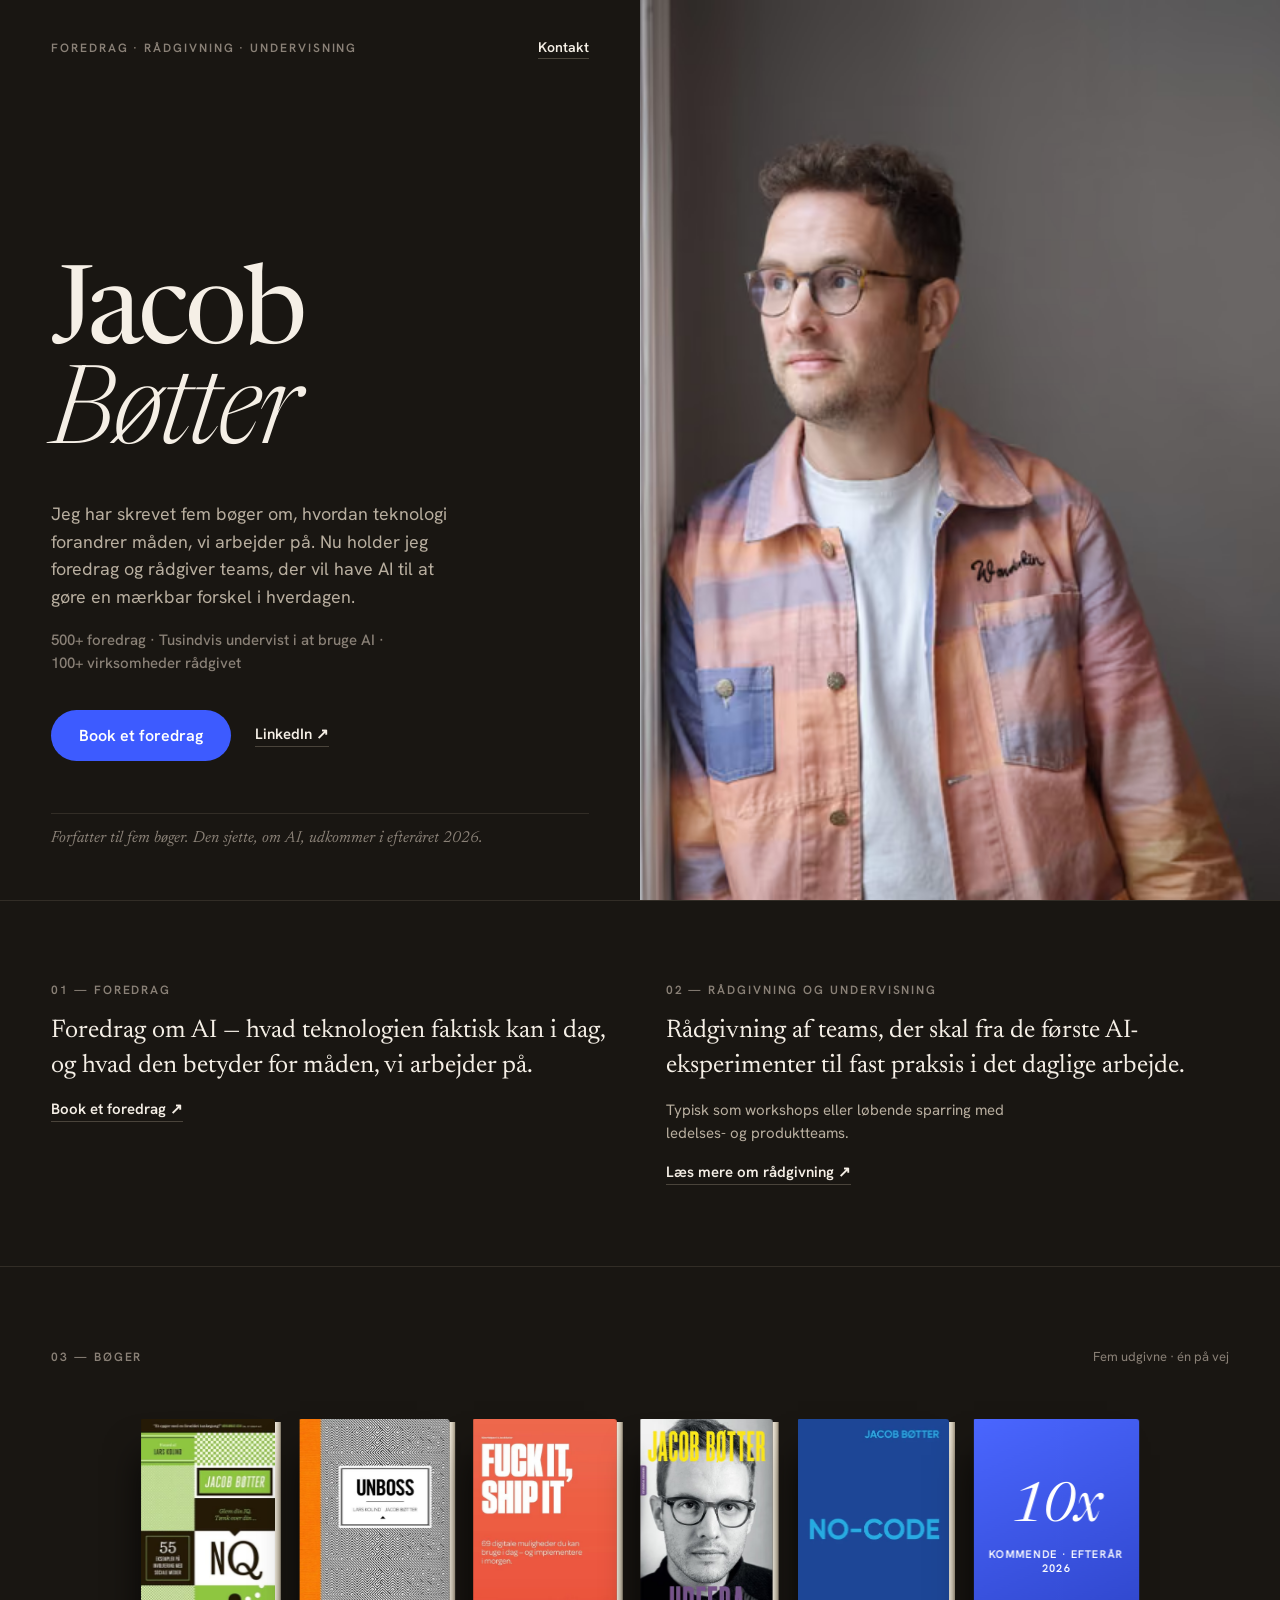
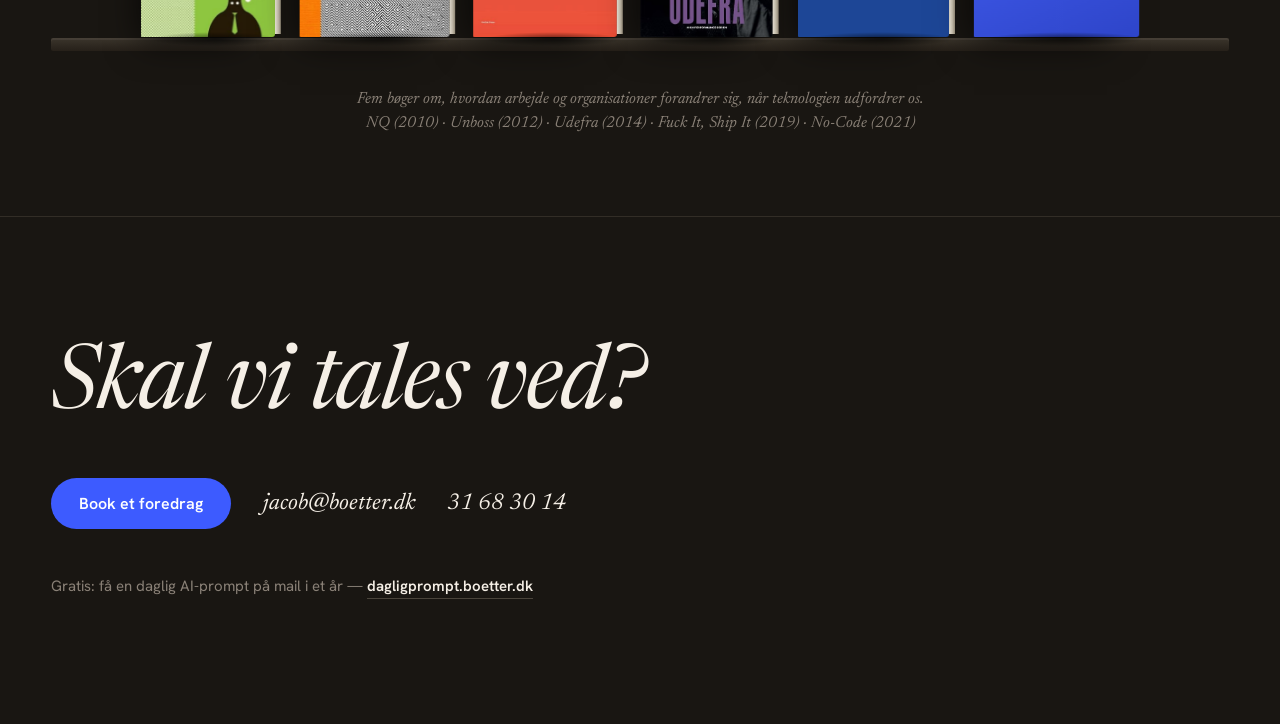
==== commit df132360: "Indsæt det fulde NQ-omslag og få deploy til at virke NQ-omslaget er nu det fulde cover i stedet for " ====
--- a/index.html
+++ b/index.html
@@ -174,7 +174,7 @@
             <picture>
               <source type="image/avif" srcset="assets/bog-nq.avif">
               <source type="image/webp" srcset="assets/bog-nq.webp">
-              <img src="assets/bog-nq.jpg" alt="Bogomslag: NQ" width="513" height="600" loading="lazy" decoding="async">
+              <img src="assets/bog-nq.jpg" alt="Bogomslag: NQ" width="300" height="480" loading="lazy" decoding="async">
             </picture>
           </a>
           <a class="book book--vip" style="--tilt: 7deg" href="https://unboss.com/" target="_blank" rel="noopener" aria-label="Unboss — læs mere om bogen (åbner i nyt faneblad)">
